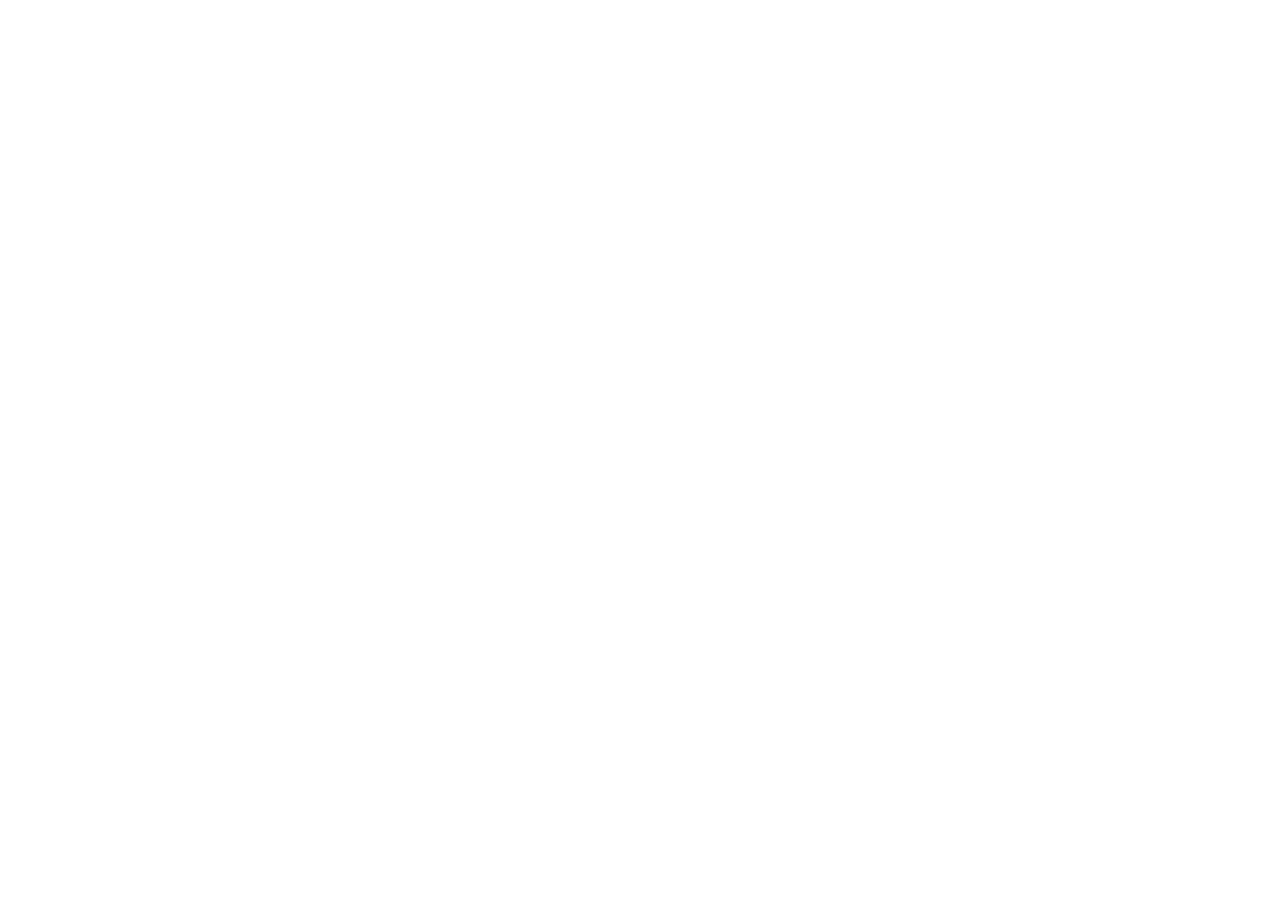
==== index.html @ 91c37773 "init" ====
<!DOCTYPE html>
<html lang="en">
<head>
    <meta charset="UTF-8">
    <meta http-equiv="X-UA-Compatible" content="IE=edge">
    <meta name="viewport" content="width=device-width, initial-scale=1.0">
    <title>MUNIM - Official Website</title>
</head>
<body>
    
</body>
</html>
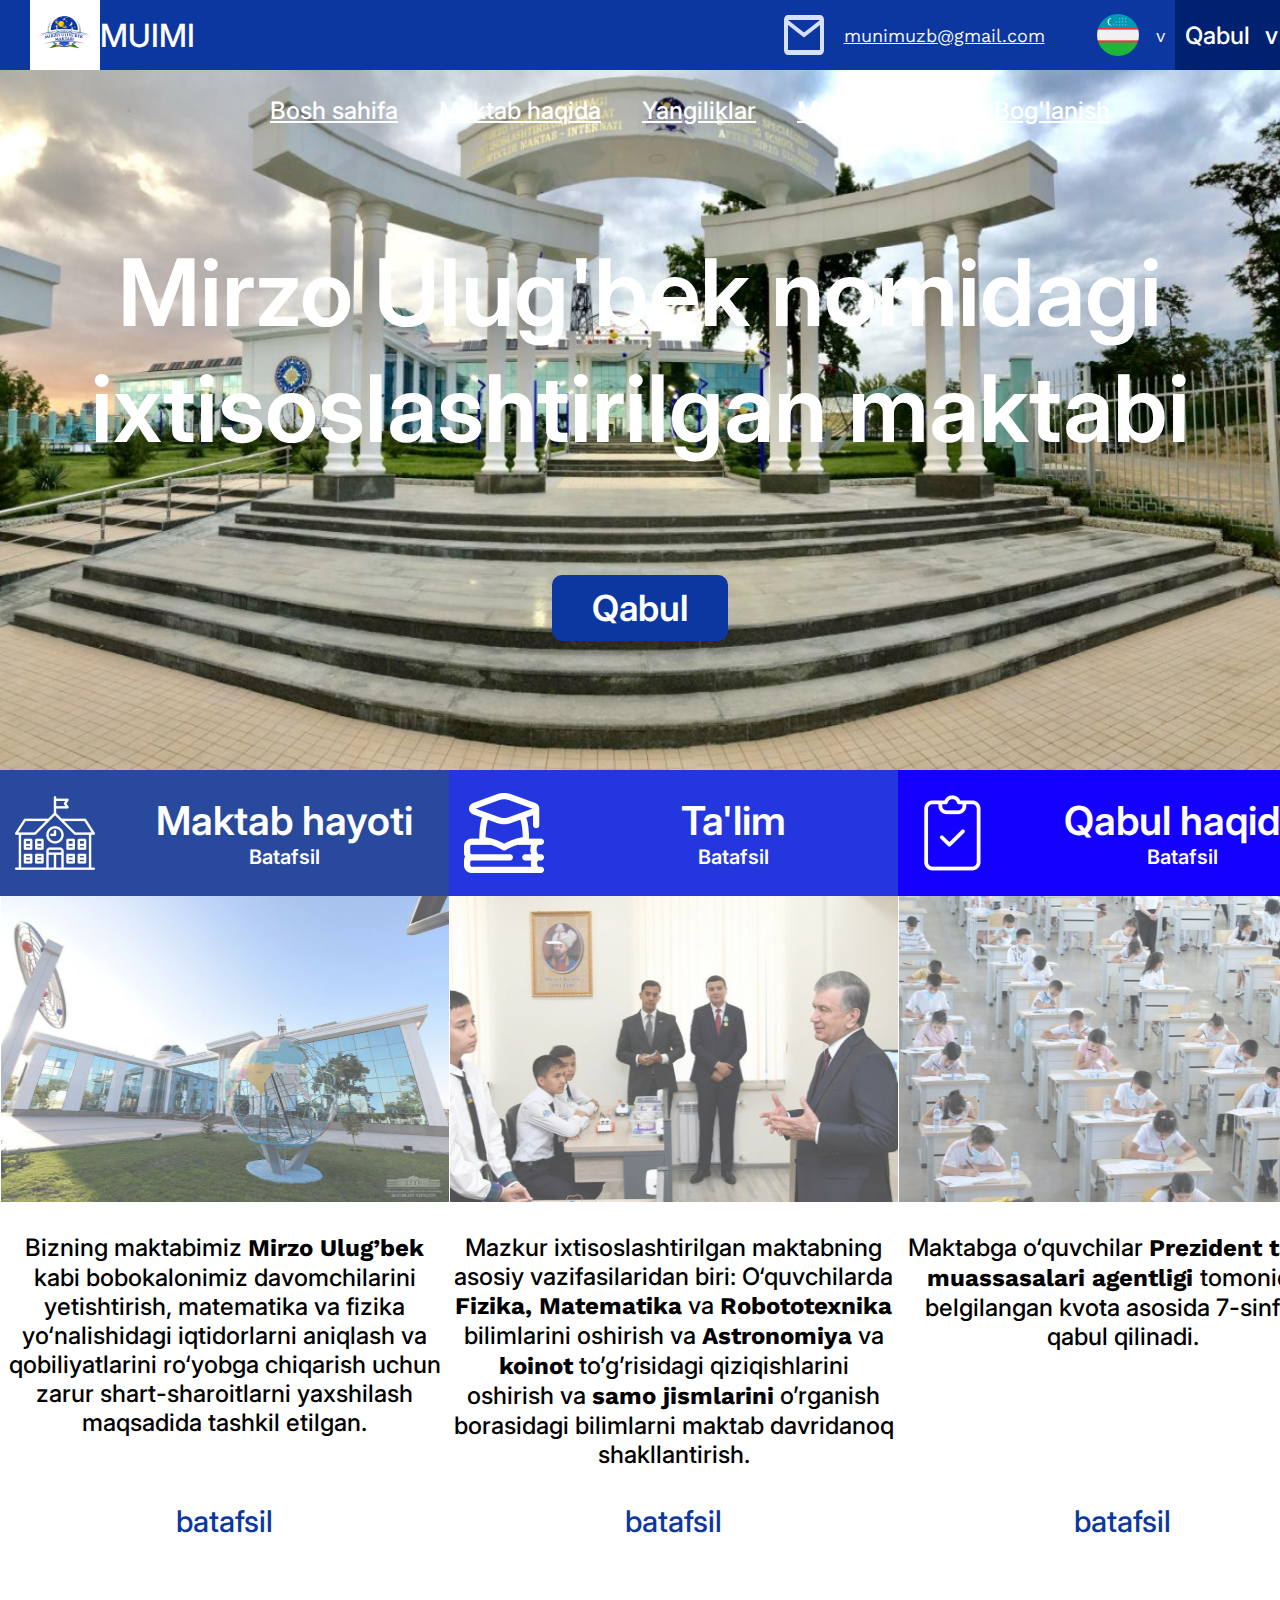
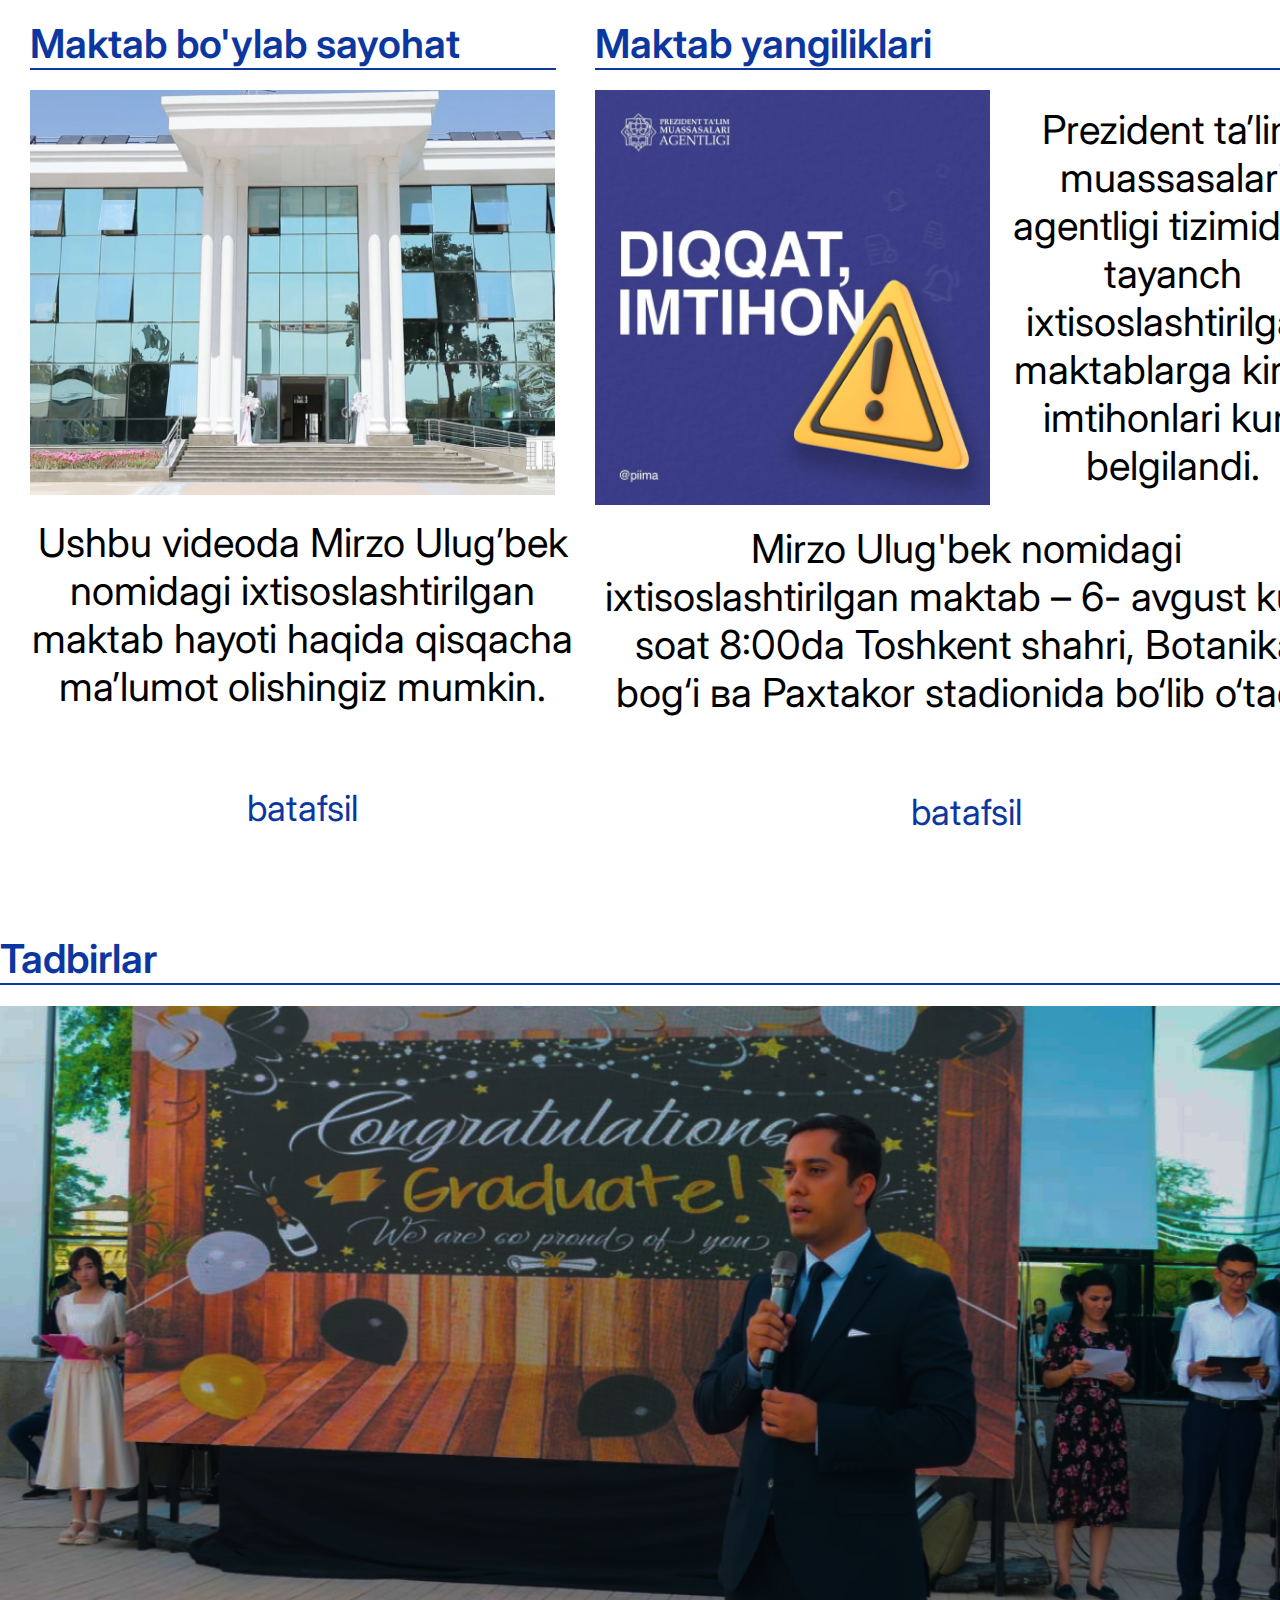
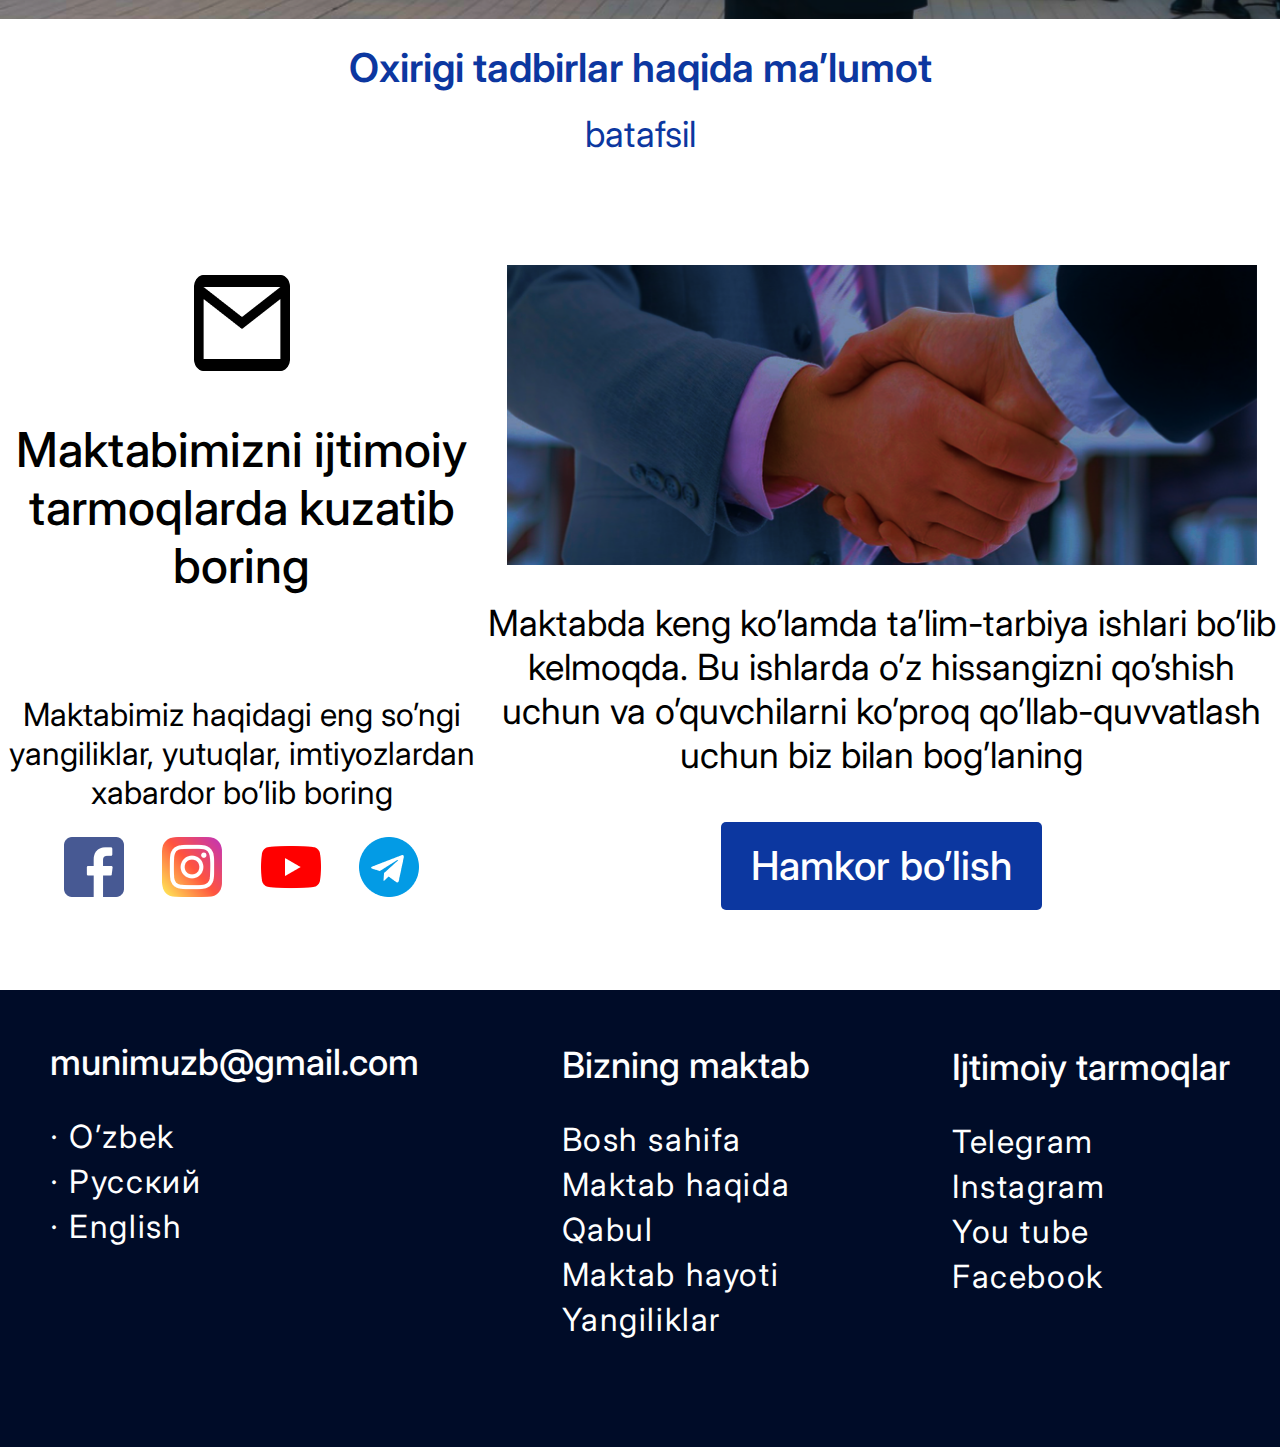
==== commit 629bfe38: "upload Ilyos" ====
--- a/index.html
+++ b/index.html
@@ -1,12 +1,387 @@
-<!DOCTYPE html>
-<html lang="en">
-<head>
-    <meta charset="UTF-8">
-    <meta http-equiv="X-UA-Compatible" content="IE=edge">
-    <meta name="viewport" content="width=device-width, initial-scale=1.0">
-    <title>MUNIM - Official Website</title>
-</head>
-<body>
-    
-</body>
-</html>+<!DOCTYPE html>
+<html lang="en">
+  <head>
+    <meta charset="UTF-8" />
+    <meta http-equiv="X-UA-Compatible" content="IE=edge" />
+    <meta name="viewport" content="width=device-width, initial-scale=1.0" />
+    <link rel="stylesheet" href="./css/main.css" />
+    <link
+      href="https://fonts.googleapis.com/css2?family=Inter:wght@500&display=swap"
+      rel="stylesheet"
+    />
+    <link
+      href="https://fonts.googleapis.com/css2?family=Inter:wght@600&display=swap"
+      rel="stylesheet"
+    />
+    <link
+      href="https://fonts.googleapis.com/css2?family=Inter&display=swap"
+      rel="stylesheet"
+    />
+    <title>Main page</title>
+  </head>
+  <body>
+    <header class="header container">
+      <div class="header-box">
+        <div class="header-logo-box">
+          <img
+            class="header-logo"
+            src="./img/MUNIM 1.png"
+            alt="logo"
+            width="70"
+            height="70"
+          />
+          <p class="header-logo-name">MUIMI</p>
+        </div>
+
+        <div class="header-email">
+          <img src="./img/Email.png" alt="email" height="40" width="40" />
+          <a class="header-gmail" href="#">munimuzb@gmail.com</a>
+        </div>
+        <div class="header-language">
+          <img src="./img/Uzb.png" alt="uzb" width="70" height="70" />
+          <p class="header-language-stick">v</p>
+        </div>
+        <div class="header-acceptance">
+          <h3 class="header-acceptance-word">Qabul</h3>
+          <p class="header-acceptance-stick">v</p>
+        </div>
+      </div>
+    </header>
+
+    <section class="main container">
+      <div class="news">
+        <div class="navigator">
+          <nav class="news-nav">
+            <li class="nav-li">
+              <a href="#" class="nav-link">Bosh sahifa</a>
+            </li>
+            <li class="nav-li">
+              <a href="#" class="nav-link">Maktab haqida</a>
+            </li>
+            <li class="nav-li">
+              <a href="#" class="nav-link">Yangiliklar</a>
+            </li>
+            <li class="nav-li">
+              <a href="#" class="nav-link">Maktab hayoti</a>
+            </li>
+            <li class="nav-li">
+              <a href="#" class="nav-link">Bog'lanish</a>
+            </li>
+          </nav>
+        </div>
+        <div class="qabul">
+          <h2 class="qabul-text">
+            Mirzo Ulug'bek nomidagi ixtisoslashtirilgan maktabi
+          </h2>
+          <button class="qabul-bottom">
+            <a href="#" class="qabul-bottom-link"> Qabul </a>
+          </button>
+        </div>
+      </div>
+    </section>
+
+    <section class="batafsil container">
+      <div class="school-live">
+        <div class="school-live-header">
+          <img
+            class="school-live-header-img"
+            src="./img/school-live.png"
+            alt="school"
+            width="80"
+            height="80"
+          />
+          <div class="school-live-header-top">
+            <h3 class="school-live-header-text">Maktab hayoti</h3>
+            <a href="#" class="school-live-header-link"> Batafsil </a>
+          </div>
+        </div>
+        <div class="school-live-box">
+          <img
+            class="school-live-box-img"
+            src="./img/school-live-second.png"
+            alt="school photo"
+            width="448"
+            height="306"
+          />
+          <p class="school-live-text">
+            Bizning maktabimiz
+            <b class="school-live-text-bold">Mirzo Ulug’bek</b>
+            kabi bobokalonimiz davomchilarini yetishtirish, matematika va fizika
+            yo‘nalishidagi iqtidorlarni aniqlash va qobiliyatlarini ro‘yobga
+            chiqarish uchun zarur shart-sharoitlarni yaxshilash maqsadida
+            tashkil etilgan.
+          </p>
+          <a href="#" class="school-live-link">batafsil</a>
+        </div>
+      </div>
+
+      <div class="school-live">
+        <div class="school-live-header-two">
+          <img
+            class="school-live-header-img"
+            src="./img/school-study.png"
+            alt="school"
+            width="80"
+            height="80"
+          />
+          <div class="school-live-header-top">
+            <h3 class="school-live-header-text">Ta'lim</h3>
+            <a href="#" class="school-live-header-link"> Batafsil </a>
+          </div>
+        </div>
+        <div class="school-live-box">
+          <img
+            class="school-live-box-img"
+            src="./img/school-study-second.png"
+            alt="school photo"
+            width="448"
+            height="306"
+          />
+          <p class="school-live-text">
+            Mazkur ixtisoslashtirilgan maktabning asosiy vazifasilaridan biri:
+            O‘quvchilarda
+            <b class="school-live-text-bold">Fizika, Matematika</b>
+            va
+            <b class="school-live-text-bold">Robototexnika</b>
+            bilimlarini oshirish va
+            <b class="school-live-text-bold">Astronomiya</b>
+            va
+            <b class="school-live-text-bold">koinot</b>
+            to’g’risidagi qiziqishlarini oshirish va
+            <b class="school-live-text-bold">samo jismlarini</b>
+            o’rganish borasidagi bilimlarni maktab davridanoq shakllantirish.
+          </p>
+          <a href="#" class="school-live-link">batafsil</a>
+        </div>
+      </div>
+      <div class="school-live">
+        <div class="school-live-header-third">
+          <img
+            class="school-live-header-img"
+            src="./img/school-table.png"
+            alt="school"
+            width="80"
+            height="80"
+          />
+          <div class="school-live-header-top">
+            <h3 class="school-live-header-text">Qabul haqida</h3>
+            <a href="#" class="school-live-header-link"> Batafsil </a>
+          </div>
+        </div>
+        <div class="school-live-box">
+          <img
+            class="school-live-box-img"
+            src="./img/school-exam.png"
+            alt="school photo"
+            width="448"
+            height="306"
+          />
+          <p class="school-live-text">
+            Maktabga o‘quvchilar
+            <b class="school-live-text-bold">
+              Prezident ta’lim muassasalari agentligi
+            </b>
+            tomonidan belgilangan kvota asosida 7-sinfdan qabul qilinadi.
+          </p>
+          <a href="#" class="school-live-link">batafsil</a>
+        </div>
+      </div>
+    </section>
+    <section class="extra-information container">
+      <div class="extra-information-box">
+        <h3 class="extra-information-header-text">Maktab bo'ylab sayohat</h3>
+        <hr class="extra-information-hr" />
+        <div class="extra-information-first-box">
+          <img
+            src="./img/image 13.png"
+            alt="school"
+            class="extra-information-first-img"
+            width="525"
+            height="405"
+          />
+          <p class="extra-information-first-text">
+            Ushbu videoda Mirzo Ulug’bek nomidagi ixtisoslashtirilgan maktab
+            hayoti haqida qisqacha ma’lumot olishingiz mumkin.
+          </p>
+          <a href="#" class="extra-information-first-link">batafsil</a>
+        </div>
+      </div>
+      <div class="extra-second-box">
+        <h3 class="extra-second-header-text">Maktab yangiliklari</h3>
+        <hr class="extra-small-box-hr" />
+        <div class="extra-information-second-box">
+          <div class="extra-second-small-box">
+            <img
+              src="./img/Talim va Sport.png"
+              alt="alert"
+              class="second-small-img"
+              width="395"
+              height="415"
+            />
+            <p class="extra-small-box-text">
+              Prezident taʼlim muassasalari agentligi tizimidagi tayanch
+              ixtisoslashtirilgan maktablarga kirish imtihonlari kuni
+              belgilandi.
+            </p>
+          </div>
+          <p class="extra-information-second-text">
+            Mirzo Ulug'bek nomidagi ixtisoslashtirilgan maktab – 6- avgust kuni
+            soat 8:00da Toshkent shahri, Botanika bog‘i ва Paxtakor stadionida
+            bo‘lib o‘tadi.
+          </p>
+          <a href="#" class="extra-information-second-link">batafsil</a>
+        </div>
+      </div>
+    </section>
+    <section class="action container">
+      <div class="action-box">
+        <div class="action-header">
+          <h3 class="action-header-text">Tadbirlar</h3>
+          <hr class="action-hr" />
+        </div>
+        <img
+          class="action-img"
+          src="./img/Tadbirlar.png"
+          alt="tadbirlar"
+          width="1325px"
+          height="613"
+        />
+        <div class="action-footer">
+          <h3 class="action-footer-text">Oxirigi tadbirlar haqida ma’lumot</h3>
+          <a href="#" class="action-link"> batafsil </a>
+        </div>
+      </div>
+    </section>
+    <section class="deal container">
+      <div class="social">
+        <img
+          src="./img/emaill.png"
+          alt="email"
+          class="social-img"
+          width="96"
+          height="96"
+        />
+        <h3 class="social-text">
+          Maktabimizni ijtimoiy tarmoqlarda kuzatib boring
+        </h3>
+        <p class="social-passage">
+          Maktabimiz haqidagi eng so’ngi yangiliklar, yutuqlar, imtiyozlardan
+          xabardor bo’lib boring
+        </p>
+        <div class="social-icon">
+          <a href="https://www.facebook.com/muimi.mirzoulugbek" class="social-link">
+            <img
+              src="./img/facebook.png"
+              alt="facebook"
+              class="social-link-img"
+              width="60"
+              height="60"
+            />
+          </a>
+          <a href="https://instagram.com/muimiuz?igshid=YmMyMTA2M2Y=" class="social-link">
+            <img
+              src="./img/instagram.png"
+              alt="instagram"
+              class="social-link-img"
+              width="60"
+              height="60"
+            />
+          </a>
+          <a href="https://youtube.com/channel/UCqhmEmgD08ObbFrSU6gI-SA" class="social-link">
+            <img
+              src="./img/you tobe.png"
+              alt="you tobe"
+              class="social-link-img"
+              width="60"
+              height="60"
+            />
+          </a>
+          <a href="https://t.me/muimiuz" class="social-link">
+            <img
+              src="./img/telegram.png"
+              alt="telegram"
+              class="social-link-img"
+              width="60"
+              height="60"
+            />
+          </a>
+        </div>
+      </div>
+      <div class="deal-with">
+        <img
+          src="./img/deal.png"
+          alt="deal"
+          class="deal-with-img"
+          width="750"
+          height="300"
+        />
+        <p class="deal-with-text">
+          Maktabda keng ko’lamda ta’lim-tarbiya ishlari bo’lib kelmoqda. Bu
+          ishlarda o’z hissangizni qo’shish uchun va o’quvchilarni ko’proq
+          qo’llab-quvvatlash uchun biz bilan bog’laning
+        </p>
+        <button class="deal-with-button">
+          <a href="#" class="deal-with-link"> Hamkor bo’lish </a>
+        </button>
+      </div>
+    </section>
+    <footer class="footer container">
+      
+      <div class="footer-main">
+        <ul class="footer-first-ul">
+          <li class="footer-first-li-text">
+            munimuzb@gmail.com
+          </li>
+          <li class="footer-first-li">
+            ∙ O’zbek
+          </li>
+          <li class="footer-first-li">
+            ∙ Русский
+          </li>
+          <li class="footer-first-li">
+            ∙ English
+          </li>
+        </ul>
+        <ul class="footer-second-ul">
+          <li class="footer-second-li-text">
+            Bizning maktab
+          </li>
+          <li class="footer-second-li">
+            Bosh sahifa
+          </li>
+          <li class="footer-second-li">
+            Maktab haqida
+          </li>
+          <li class="footer-second-li">
+            Qabul
+          </li>
+          <li class="footer-second-li">
+            Maktab hayoti
+          </li>
+          <li class="footer-second-li">
+            Yangiliklar
+          </li>
+        </ul>
+        <ul class="footer-third-ul">
+          <li class="footer-third-li-text">
+            Ijtimoiy tarmoqlar
+          </li>
+          <li class="footer-third-li">
+            Telegram
+          </li>
+          <li class="footer-third-li">
+            Instagram
+          </li>
+          <li class="footer-third-li">
+            You tube
+          </li>
+          <li class="footer-third-li">
+            Facebook
+          </li>
+        </ul>
+
+      </div>
+     
+    </footer>
+  </body>
+</html>
--- a/css/main.css
+++ b/css/main.css
@@ -0,0 +1,782 @@
+@import url('https://fonts.googleapis.com/css2?family=Work+Sans:wght@100;200;300;400;500&display=swap');
+* {
+  padding: 0;
+  margin: 0;
+  -webkit-box-sizing: border-box;
+  box-sizing: border-box;
+  font-family: 'Work Sans', sans-serif;
+  font-size: 18px;
+}
+
+ul {
+  list-style-type: none;
+}
+
+.container {
+  max-width: 1350px;
+  margin: 0 auto;
+}
+
+/* HEADER */
+
+/* .nav {
+    display: flex;
+    flex-direction: column;
+    align-items: center;
+    gap: 50px;
+    padding: 80px 0;
+    position: absolute;
+    left: -100%;
+    top: 0;
+    transition: all 0.35s;
+    z-index: 1;
+    background-color: #f07566;
+    width: 100%;
+  }-
+  .active {
+    left: 0;
+  } */
+.close-burger {
+  display: block;
+  position: absolute;
+  top: 20px;
+  right: 20px;
+  transform: rotate(45deg);
+}
+*/ .header {
+  display: flex;
+  justify-content: space-between;
+  align-items: center;
+  background: #0c37a0;
+}
+.header-bg {
+  background-color: #0c37a0;
+}
+.header-box {
+  display: flex;
+  align-items: center;
+  justify-content: space-between;
+  margin: 0;
+  padding: 0;
+  background-color: #0c37a0;
+}
+.header-logo-box {
+  display: flex;
+  align-items: center;
+  justify-content: space-between;
+}
+.header-logo {
+  margin-left: 30px;
+}
+.header-logo-box {
+  width: 213px;
+  margin-right: 550px;
+}
+.header-logo-name {
+  font-family: 'Inter';
+  font-style: normal;
+  font-weight: 500;
+  font-size: 32px;
+  line-height: 39px;
+  display: flex;
+  align-items: center;
+  text-align: center;
+
+  color: #ffffff;
+}
+.header-language {
+  display: flex;
+  align-items: center;
+  justify-content: space-between;
+  width: 91px;
+  height: 70px;
+  margin-right: 10px;
+}
+.header-acceptance {
+  display: flex;
+  align-items: center;
+  /* justify-content: space-between; */
+  width: 117px;
+  height: 70px;
+  background: #002170;
+}
+
+.header-acceptance-word {
+  font-family: 'Inter';
+  font-style: normal;
+  font-weight: 500;
+  font-size: 24px;
+  line-height: 29px;
+  display: flex;
+  align-items: center;
+  text-align: center;
+  margin-right: 15px;
+  padding-left: 10px;
+  color: #ffffff;
+}
+.header-acceptance-stick {
+  font-family: 'Inter';
+  font-style: normal;
+  font-weight: 500;
+  font-size: 24px;
+  line-height: 29px;
+  display: flex;
+  align-items: flex-end;
+  text-align: center;
+
+  color: #ffffff;
+}
+
+.btn-header {
+  border: transparent !important;
+}
+.header-details {
+  display: flex;
+  justify-content: space-between;
+}
+.header__logo {
+  margin-right: 42px;
+  object-fit: contain;
+}
+.header__btn {
+  border: 1px solid #f07666;
+}
+.header-email {
+  display: flex;
+  justify-content: center;
+  align-items: center;
+  width: 376px;
+}
+.header-gmail {
+  margin-left: 20px;
+  color: whitesmoke;
+}
+.header-language {
+  display: flex;
+  align-items: center;
+  justify-content: space-between;
+  width: 91px;
+}
+.header-language-stick {
+  color: whitesmoke;
+}
+
+.news {
+  background-image: url(../img/bg-image.png);
+  background-repeat: no-repeat;
+  background-size: cover;
+  background-color: rgba(12, 55, 160, 0.5);
+  /* opacity: 0.3; */
+}
+
+.news-nav {
+  display: flex;
+  align-items: center;
+  justify-content: space-between;
+  width: 840px;
+  margin-left: 270px;
+  padding-top: 26px;
+}
+
+.nav-li {
+  list-style-type: none;
+}
+
+.nav-link {
+  font-family: 'Inter';
+  font-style: normal;
+  font-weight: 500;
+  font-size: 24px;
+  line-height: 29px;
+  display: flex;
+  align-items: center;
+  text-align: center;
+
+  color: #ffffff;
+}
+
+.qabul {
+  display: flex;
+  align-items: center;
+  flex-direction: column;
+}
+
+.qabul-text {
+  font-family: 'Inter';
+  font-style: normal;
+  font-weight: 600;
+  font-size: 93px;
+  line-height: 116px;
+  display: flex;
+  align-items: center;
+  text-align: center;
+  width: 1146px;
+  height: 450px;
+
+  color: #ffffff;
+}
+
+.qabul-bottom {
+  background: #0c37a0;
+  border-radius: 10px;
+  border: none;
+  margin-bottom: 129px;
+}
+
+.qabul-bottom-link {
+  font-family: 'Inter';
+  font-style: normal;
+  font-weight: 600;
+  font-size: 36px;
+  line-height: 46px;
+  display: flex;
+  align-items: center;
+  text-align: center;
+  text-decoration: none;
+
+  color: #ffffff;
+
+  padding: 10px 40px;
+}
+
+.batafsil {
+  display: flex;
+  margin-bottom: 77px;
+}
+.school-live {
+  width: 450px;
+}
+
+.school-live-header-top {
+  display: flex;
+  align-items: center;
+  flex-direction: column;
+  width: 329px;
+}
+
+.school-live-header-text {
+  font-family: 'Inter';
+  font-style: normal;
+  font-weight: 600;
+  font-size: 40px;
+  line-height: 48px;
+  display: flex;
+  align-items: center;
+  text-align: center;
+
+  color: #ffffff;
+}
+
+.school-live-header-link {
+  font-family: 'Inter';
+  font-style: normal;
+  font-weight: 600;
+  font-size: 20px;
+  line-height: 24px;
+  display: flex;
+  align-items: center;
+  text-align: center;
+  text-decoration: none;
+
+  color: #ffffff;
+}
+
+.school-live-header {
+  display: flex;
+  align-items: center;
+  background: #294a9c;
+  height: 126px;
+}
+
+.school-live-header-two {
+  display: flex;
+  align-items: center;
+  background: #2436dd;
+  height: 126px;
+}
+
+.school-live-header-third {
+  display: flex;
+  align-items: center;
+  background: #1400ff;
+  height: 126px;
+}
+
+.school-live-header-img {
+  margin-left: 15px;
+  margin-right: 25px;
+}
+
+.school-live-text {
+  font-family: 'Inter';
+  font-style: normal;
+  font-weight: 500;
+  font-size: 24px;
+  line-height: 29px;
+  text-align: center;
+  width: 441px;
+  height: 266px;
+  margin-top: 31px;
+}
+
+.school-live-text-bold {
+  font-size: 24px;
+}
+
+.school-live-box {
+  display: flex;
+  align-items: center;
+  flex-direction: column;
+}
+
+.school-live-box-img {
+  background-color: rgba(20, 0, 255, 0.3);
+  opacity: calc(0.7);
+}
+.school-live-link {
+  font-family: 'Inter';
+  font-style: normal;
+  font-weight: 500;
+  font-size: 30px;
+  line-height: 44px;
+  text-decoration: none;
+
+  color: #0c37a0;
+}
+
+.extra-information {
+  display: flex;
+  margin-bottom: 101px;
+}
+
+.extra-information-box {
+  margin-right: 20px;
+  margin-left: 30px;
+}
+
+.extra-information-header-text {
+  font-family: 'Inter';
+  font-style: normal;
+  font-weight: 600;
+  font-size: 40px;
+  line-height: 48px;
+  display: flex;
+  align-items: center;
+
+  color: #0c37a0;
+}
+
+.extra-information-hr {
+  width: 526px;
+  height: 0px;
+  margin-bottom: 20px;
+  background-color: #0c37a0;
+
+  border: 1px solid #0c37a0;
+}
+
+.extra-information-first-text {
+  font-family: 'Inter';
+  font-style: normal;
+  font-weight: 400;
+  font-size: 40px;
+  line-height: 48px;
+  display: flex;
+  align-items: center;
+  text-align: center;
+  width: 545px;
+  margin-top: 20px;
+  color: #000000;
+  margin-bottom: 75px;
+}
+
+.extra-information-first-link {
+  font-family: 'Inter';
+  font-style: normal;
+  font-weight: 400;
+  font-size: 36px;
+  line-height: 44px;
+  display: flex;
+  align-items: center;
+  text-align: center;
+  text-decoration: none;
+  width: 545px;
+  justify-content: center;
+  margin-top: 14px;
+
+  color: #0c37a0;
+}
+
+.extra-information-second-box {
+  display: flex;
+  align-items: center;
+  flex-direction: column;
+}
+
+.extra-second-header-text {
+  font-family: 'Inter';
+  font-style: normal;
+  font-weight: 600;
+  font-size: 40px;
+  line-height: 48px;
+  display: flex;
+  align-items: center;
+
+  color: #0c37a0;
+}
+
+.extra-second-small-box {
+  display: flex;
+  align-items: center;
+}
+
+.extra-small-box-text {
+  font-family: 'Inter';
+  font-style: normal;
+  font-weight: 400;
+  font-size: 40px;
+  line-height: 48px;
+  display: flex;
+  align-items: center;
+  text-align: center;
+  width: 329px;
+  height: 412px;
+  margin-left: 18px;
+
+  color: #000000;
+}
+
+.extra-small-box-hr {
+  width: 733px;
+  height: 0px;
+  margin-bottom: 20px;
+  background-color: #0c37a0;
+
+  border: 1px solid #0c37a0;
+}
+
+.extra-information-second-text {
+  font-family: 'Inter';
+  font-style: normal;
+  font-weight: 400;
+  font-size: 40px;
+  line-height: 48px;
+  display: flex;
+  align-items: center;
+  text-align: center;
+  margin-top: 20px;
+  margin-bottom: 73px;
+  width: 733px;
+
+  color: #000000;
+}
+
+.extra-information-second-link {
+  font-family: 'Inter';
+  font-style: normal;
+  font-weight: 400;
+  font-size: 36px;
+  line-height: 44px;
+  display: flex;
+  align-items: center;
+  text-align: center;
+  text-decoration: none;
+
+  color: #0c37a0;
+}
+
+.action {
+  margin-bottom: 109px;
+}
+
+.action-header-text {
+  font-family: 'Inter';
+  font-style: normal;
+  font-weight: 600;
+  font-size: 40px;
+  line-height: 48px;
+  display: flex;
+  align-items: center;
+
+  color: #0c37a0;
+}
+
+.action-hr {
+  width: 1325px;
+  height: 0px;
+  border: 1px solid #0c37a0;
+  margin-bottom: 21px;
+}
+.action-img {
+  margin-bottom: 21px;
+}
+
+.action-footer {
+  display: flex;
+  align-items: center;
+  flex-direction: column;
+}
+
+.action-footer-text {
+  font-family: 'Inter';
+  font-style: normal;
+  font-weight: 600;
+  font-size: 40px;
+  line-height: 48px;
+  display: flex;
+  align-items: center;
+  text-align: center;
+  margin-bottom: 20px;
+  color: #0c37a0;
+}
+
+.action-link {
+  font-family: 'Inter';
+  font-style: normal;
+  font-weight: 400;
+  font-size: 36px;
+  line-height: 44px;
+  display: flex;
+  align-items: center;
+  text-align: center;
+  text-decoration: none;
+  color: #0c37a0;
+}
+
+.deal {
+  display: flex;
+  align-items: center;
+  justify-content: space-between;
+}
+
+.social {
+  display: flex;
+  align-items: center;
+  flex-direction: column;
+}
+.social-img {
+  margin-bottom: 50px;
+}
+.social-text {
+  font-family: 'Inter';
+  font-style: normal;
+  font-weight: 500;
+  font-size: 48px;
+  line-height: 58px;
+  display: flex;
+  align-items: center;
+  text-align: center;
+  margin-bottom: 100px;
+
+  color: #000000;
+}
+
+.social-passage {
+  font-family: 'Inter';
+  font-style: normal;
+  font-weight: 400;
+  font-size: 32px;
+  line-height: 39px;
+  display: flex;
+  align-items: center;
+  text-align: center;
+  margin-bottom: 25px;
+
+  color: #000000;
+}
+
+.social-icon {
+  display: flex;
+  align-items: center;
+  justify-content: space-between;
+  width: 355px;
+}
+
+.social-link {
+  text-decoration: none;
+}
+
+.deal {
+  margin-bottom: 80px;
+}
+
+.deal-with {
+  display: flex;
+  align-items: center;
+  flex-direction: column;
+}
+
+.deal-with-img {
+  margin-bottom: 36px;
+}
+
+.deal-with-text {
+  font-family: 'Inter';
+  font-style: normal;
+  font-weight: 400;
+  font-size: 36px;
+  line-height: 44px;
+  display: flex;
+  align-items: center;
+  text-align: center;
+  width: 797px;
+  margin-bottom: 45px;
+
+  color: #000000;
+}
+
+.deal-with-button {
+  background: #0c37a0;
+  border-radius: 5px;
+  border: none;
+}
+
+.deal-with-link {
+  font-family: 'Inter';
+  font-style: normal;
+  font-weight: 500;
+  font-size: 40px;
+  line-height: 48px;
+  display: flex;
+  align-items: center;
+  text-align: center;
+
+  color: #ffffff;
+  text-decoration: none;
+  padding: 20px 30px;
+}
+
+.footer {
+  padding-top: 50px;
+  padding-bottom: 102px;
+  position: relative;
+  background: #000c28;
+}
+
+.footer-header {
+  display: flex;
+  align-items: center;
+  justify-content: space-between;
+  padding-left: 50px;
+  padding-right: 50px;
+}
+
+.footer-header-text {
+  font-family: 'Inter';
+  font-style: normal;
+  font-weight: 500;
+  font-size: 36px;
+  line-height: 44px;
+  display: flex;
+  align-items: center;
+  text-align: center;
+
+  color: #ffffff;
+}
+
+.footer-main {
+  display: flex;
+  align-items: center;
+  justify-content: space-between;
+  padding-left: 50px;
+  padding-right: 50px;
+  text-align: center;
+}
+
+.footer-first-ul {
+  height: 305px;
+}
+
+.footer-third-ul {
+  height: 295px;
+}
+
+.footer-first-li-text {
+  font-family: 'Inter';
+  font-style: normal;
+  font-weight: 500;
+  font-size: 36px;
+  line-height: 44px;
+  display: flex;
+  align-items: center;
+  text-align: center;
+  margin-bottom: 30px;
+
+  color: #ffffff;
+}
+
+.footer-second-li-text {
+  font-family: 'Inter';
+  font-style: normal;
+  font-weight: 500;
+  font-size: 36px;
+  line-height: 44px;
+  display: flex;
+  align-items: center;
+  text-align: center;
+  margin-bottom: 30px;
+
+  color: #ffffff;
+}
+
+.footer-third-li-text {
+  font-family: 'Inter';
+  font-style: normal;
+  font-weight: 500;
+  font-size: 36px;
+  line-height: 44px;
+  display: flex;
+  align-items: center;
+  text-align: center;
+  margin-bottom: 30px;
+
+  color: #ffffff;
+}
+
+.footer-first-li {
+  font-family: 'Inter';
+  font-style: normal;
+  font-weight: 400;
+  font-size: 32px;
+  line-height: 45px;
+  /* or 141% */
+
+  display: flex;
+  align-items: center;
+  text-align: center;
+  letter-spacing: 0.05em;
+
+  color: #ffffff;
+}
+
+.footer-second-li {
+  font-family: 'Inter';
+  font-style: normal;
+  font-weight: 400;
+  font-size: 32px;
+  line-height: 45px;
+  /* or 141% */
+
+  display: flex;
+  align-items: center;
+  text-align: center;
+  letter-spacing: 0.05em;
+
+  color: #ffffff;
+}
+
+.footer-third-li {
+  font-family: 'Inter';
+  font-style: normal;
+  font-weight: 400;
+  font-size: 32px;
+  line-height: 45px;
+  /* or 141% */
+
+  display: flex;
+  align-items: center;
+  text-align: center;
+  letter-spacing: 0.05em;
+
+  color: #ffffff;
+}
